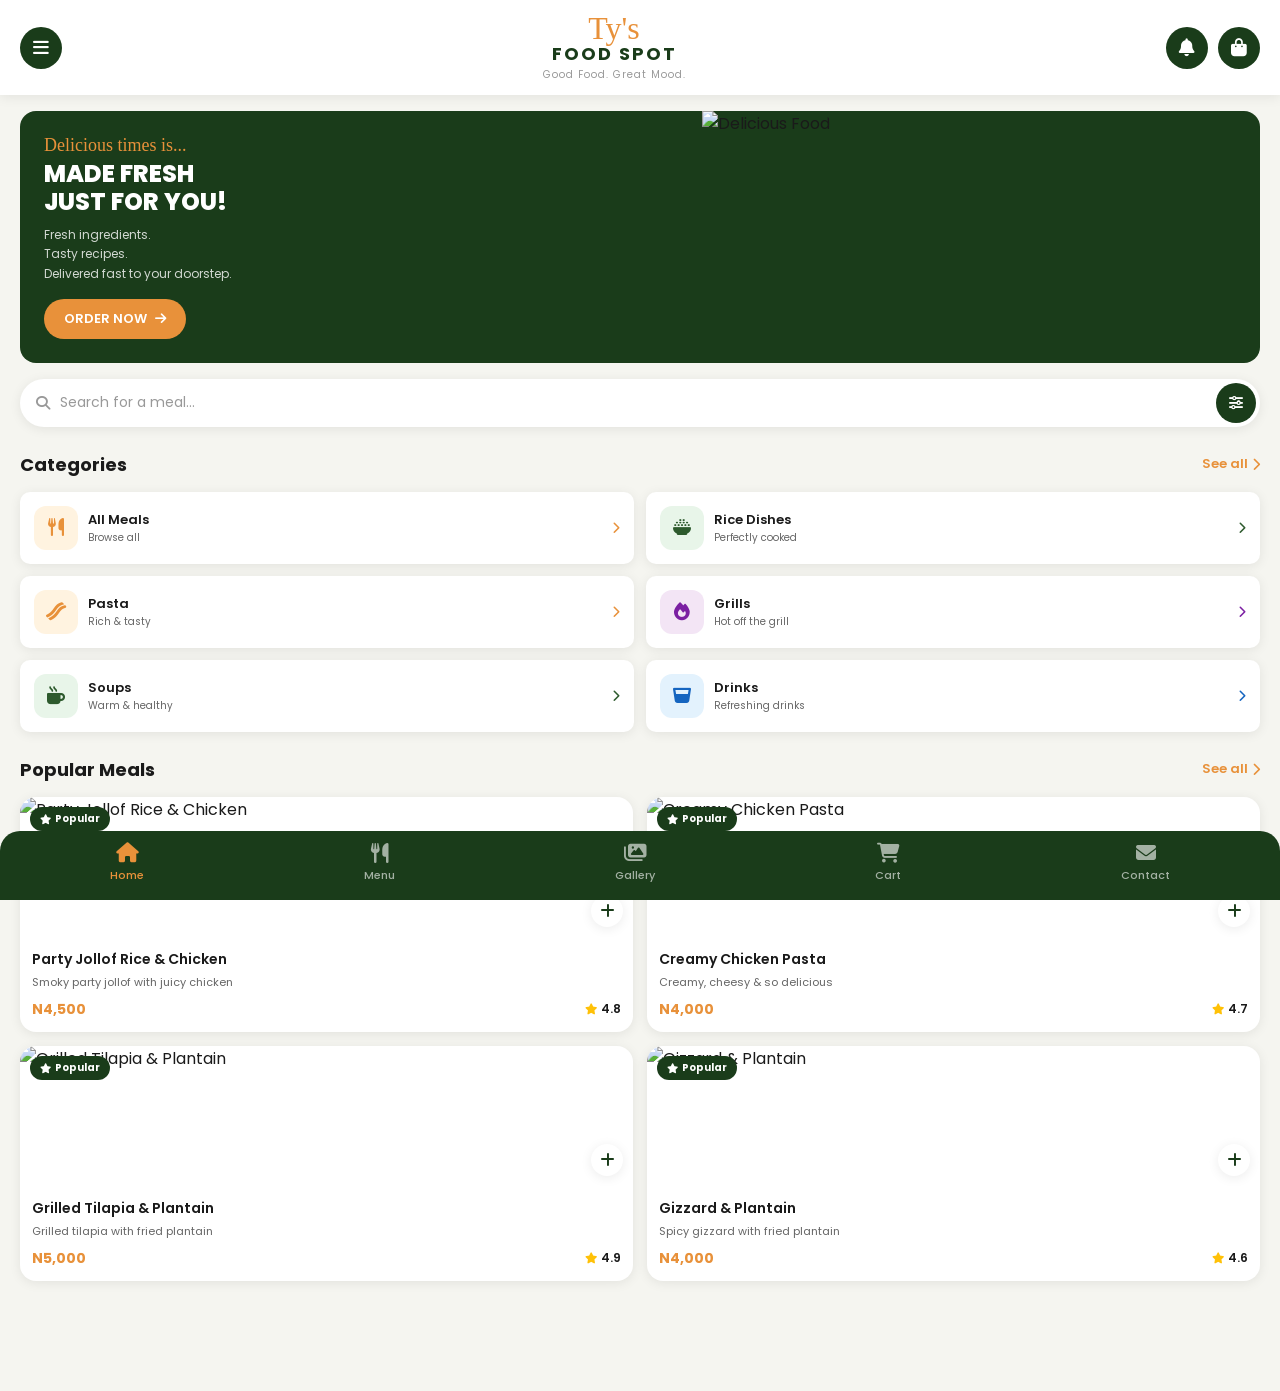
==== index.html @ d15c2970 "Add files via upload" ====
<!DOCTYPE html>
<html lang="en">
<head>
  <meta charset="UTF-8">
  <meta name="viewport" content="width=device-width, initial-scale=1.0">
  <title>Ty's Food Spot - Home</title>
  <link rel="stylesheet" href="style.css">
  <link rel="stylesheet" href="home.css">
  <link rel="stylesheet" href="https://cdnjs.cloudflare.com/ajax/libs/font-awesome/6.5.1/css/all.min.css">
</head>
<body>
  <header class="main-header">
    <button class="menu-btn" onclick="toggleSideMenu()"><i class="fas fa-bars"></i></button>
    <div class="logo">
      <div class="logo-text">Ty's</div>
      <div class="logo-sub">FOOD SPOT</div>
      <div class="logo-tagline">Good Food. Great Mood.</div>
    </div>
    <div class="header-actions">
      <button class="icon-btn"><i class="fas fa-bell"></i></button>
      <button class="icon-btn" onclick="location.href='cart.html'">
        <i class="fas fa-shopping-bag"></i>
        <span class="badge cart-badge" style="display:none">0</span>
      </button>
    </div>
  </header>

  <div class="side-menu" id="sideMenu">
    <div class="side-menu-overlay" onclick="toggleSideMenu()"></div>
    <div class="side-menu-panel">
      <div class="side-menu-header">
        <div class="logo-text" style="font-size:28px">Ty's</div>
        <div class="logo-sub" style="font-size:14px">FOOD SPOT</div>
        <button class="close-menu" onclick="toggleSideMenu()"><i class="fas fa-times"></i></button>
      </div>
      <nav class="side-nav">
        <a href="index.html" class="side-nav-item active"><i class="fas fa-home"></i> Home</a>
        <a href="menu.html" class="side-nav-item"><i class="fas fa-utensils"></i> Menu</a>
        <a href="gallery.html" class="side-nav-item"><i class="fas fa-images"></i> Gallery</a>
        <a href="cart.html" class="side-nav-item"><i class="fas fa-shopping-cart"></i> Cart</a>
        <a href="contact.html" class="side-nav-item"><i class="fas fa-envelope"></i> Contact Us</a>
        <a href="admin.html" class="side-nav-item"><i class="fas fa-cog"></i> Admin Panel</a>
      </nav>
    </div>
  </div>

  <section class="hero">
    <div class="hero-content">
      <p class="hero-subtitle">Delicious times is...</p>
      <h1 class="hero-title">MADE FRESH<br>JUST FOR YOU!</h1>
      <p class="hero-text">Fresh ingredients.<br>Tasty recipes.<br>Delivered fast to your doorstep.</p>
      <a href="menu.html" class="hero-btn">ORDER NOW <i class="fas fa-arrow-right"></i></a>
    </div>
    <div class="hero-img">
      <img src="https://images.unsplash.com/photo-1604329760661-e71dc83f8f26?w=500" alt="Delicious Food">
    </div>
  </section>

  <div class="search-bar">
    <i class="fas fa-search search-icon"></i>
    <input type="text" id="searchInput" placeholder="Search for a meal..." onkeyup="searchMeals()">
    <button class="filter-btn"><i class="fas fa-sliders-h"></i></button>
  </div>

  <div class="section-header">
    <h2 class="section-title">Categories</h2>
    <a href="menu.html" class="see-all">See all <i class="fas fa-chevron-right"></i></a>
  </div>
  <div class="categories-grid">
    <a href="menu.html?cat=all" class="cat-card">
      <div class="cat-icon" style="background:#fff3e0"><i class="fas fa-utensils" style="color:#e8913a"></i></div>
      <div class="cat-info"><h3>All Meals</h3><p>Browse all</p></div>
      <i class="fas fa-chevron-right cat-arrow" style="color:#e8913a"></i>
    </a>
    <a href="menu.html?cat=rice" class="cat-card">
      <div class="cat-icon" style="background:#e8f5e9"><i class="fas fa-bowl-rice" style="color:#2d5a2d"></i></div>
      <div class="cat-info"><h3>Rice Dishes</h3><p>Perfectly cooked</p></div>
      <i class="fas fa-chevron-right cat-arrow" style="color:#2d5a2d"></i>
    </a>
    <a href="menu.html?cat=pasta" class="cat-card">
      <div class="cat-icon" style="background:#fff3e0"><i class="fas fa-bacon" style="color:#e8913a"></i></div>
      <div class="cat-info"><h3>Pasta</h3><p>Rich & tasty</p></div>
      <i class="fas fa-chevron-right cat-arrow" style="color:#e8913a"></i>
    </a>
    <a href="menu.html?cat=grills" class="cat-card">
      <div class="cat-icon" style="background:#f3e5f5"><i class="fas fa-fire" style="color:#7b1fa2"></i></div>
      <div class="cat-info"><h3>Grills</h3><p>Hot off the grill</p></div>
      <i class="fas fa-chevron-right cat-arrow" style="color:#7b1fa2"></i>
    </a>
    <a href="menu.html?cat=soups" class="cat-card">
      <div class="cat-icon" style="background:#e8f5e9"><i class="fas fa-mug-hot" style="color:#2d5a2d"></i></div>
      <div class="cat-info"><h3>Soups</h3><p>Warm & healthy</p></div>
      <i class="fas fa-chevron-right cat-arrow" style="color:#2d5a2d"></i>
    </a>
    <a href="menu.html?cat=drinks" class="cat-card">
      <div class="cat-icon" style="background:#e3f2fd"><i class="fas fa-glass-whiskey" style="color:#1565c0"></i></div>
      <div class="cat-info"><h3>Drinks</h3><p>Refreshing drinks</p></div>
      <i class="fas fa-chevron-right cat-arrow" style="color:#1565c0"></i>
    </a>
  </div>

  <div class="section-header">
    <h2 class="section-title">Popular Meals</h2>
    <a href="menu.html" class="see-all">See all <i class="fas fa-chevron-right"></i></a>
  </div>
  <div class="meals-grid" id="popularMeals"></div>

  <nav class="bottom-nav">
    <a href="index.html" class="nav-item active"><i class="fas fa-home"></i>Home</a>
    <a href="menu.html" class="nav-item"><i class="fas fa-utensils"></i>Menu</a>
    <a href="gallery.html" class="nav-item"><i class="fas fa-images"></i>Gallery</a>
    <a href="cart.html" class="nav-item"><i class="fas fa-shopping-cart"></i>Cart</a>
    <a href="contact.html" class="nav-item"><i class="fas fa-envelope"></i>Contact</a>
  </nav>

  <script src="main.js"></script>
  <script src="home.js"></script>
</body>
</html>
---- style.css ----
/* ========== GLOBAL STYLES ========== */
@import url('https://fonts.googleapis.com/css2?family=Poppins:wght@300;400;500;600;700;800&display=swap');

:root {
  --primary: #1a3c1a;
  --primary-light: #2d5a2d;
  --accent: #e8913a;
  --accent-hover: #d4802f;
  --bg: #f5f5f0;
  --white: #ffffff;
  --text: #1a1a1a;
  --text-light: #666666;
  --text-muted: #999999;
  --border: #e0e0e0;
  --shadow: 0 2px 12px rgba(0,0,0,0.08);
  --shadow-lg: 0 8px 30px rgba(0,0,0,0.12);
  --radius: 16px;
  --radius-sm: 10px;
  --transition: all 0.3s ease;
}

* { margin: 0; padding: 0; box-sizing: border-box; }

body {
  font-family: 'Poppins', sans-serif;
  background: var(--bg);
  color: var(--text);
  min-height: 100vh;
  padding-bottom: 90px;
}

a { text-decoration: none; color: inherit; }

/* ========== HEADER ========== */
.main-header {
  background: var(--white);
  padding: 12px 20px;
  display: flex;
  align-items: center;
  justify-content: space-between;
  position: sticky;
  top: 0;
  z-index: 100;
  box-shadow: var(--shadow);
}
.menu-btn {
  width: 42px; height: 42px;
  border-radius: 50%;
  background: var(--primary);
  color: var(--white);
  border: none;
  display: flex;
  align-items: center;
  justify-content: center;
  cursor: pointer;
  font-size: 18px;
  transition: var(--transition);
}
.menu-btn:hover { background: var(--primary-light); transform: scale(1.05); }
.logo { text-align: center; }
.logo-text {
  font-family: 'Brush Script MT', cursive;
  font-size: 32px;
  color: var(--accent);
  line-height: 1;
}
.logo-sub {
  font-size: 18px;
  font-weight: 700;
  color: var(--primary);
  letter-spacing: 2px;
  margin-top: -4px;
}
.logo-tagline {
  font-size: 10px;
  color: var(--text-muted);
  letter-spacing: 1px;
}
.header-actions {
  display: flex;
  gap: 10px;
  align-items: center;
}
.icon-btn {
  width: 42px; height: 42px;
  border-radius: 50%;
  background: var(--primary);
  color: var(--white);
  border: none;
  display: flex;
  align-items: center;
  justify-content: center;
  cursor: pointer;
  font-size: 18px;
  position: relative;
  transition: var(--transition);
}
.icon-btn:hover { background: var(--primary-light); transform: scale(1.05); }
.badge {
  position: absolute;
  top: -2px; right: -2px;
  background: var(--accent);
  color: var(--white);
  font-size: 10px;
  font-weight: 700;
  width: 18px; height: 18px;
  border-radius: 50%;
  display: flex;
  align-items: center;
  justify-content: center;
}

/* ========== BOTTOM NAV ========== */
.bottom-nav {
  position: fixed;
  bottom: 0; left: 0; right: 0;
  background: var(--primary);
  display: flex;
  justify-content: space-around;
  padding: 8px 0 12px;
  z-index: 100;
  border-radius: 20px 20px 0 0;
}
.nav-item {
  display: flex;
  flex-direction: column;
  align-items: center;
  gap: 4px;
  color: rgba(255,255,255,0.6);
  font-size: 11px;
  font-weight: 500;
  padding: 4px 12px;
  border-radius: 12px;
  transition: var(--transition);
  cursor: pointer;
}
.nav-item i { font-size: 20px; }
.nav-item.active { color: var(--accent); }
.nav-item:hover { color: var(--accent); }

/* ========== SECTION TITLES ========== */
.section-header {
  display: flex;
  justify-content: space-between;
  align-items: center;
  padding: 0 20px;
  margin: 24px 0 14px;
}
.section-title {
  font-size: 18px;
  font-weight: 700;
  color: var(--text);
}
.see-all {
  font-size: 13px;
  color: var(--accent);
  font-weight: 600;
  display: flex;
  align-items: center;
  gap: 4px;
  cursor: pointer;
}
.see-all:hover { text-decoration: underline; }

/* ========== MEAL CARD ========== */
.meal-card {
  background: var(--white);
  border-radius: var(--radius);
  overflow: hidden;
  box-shadow: var(--shadow);
  transition: var(--transition);
  position: relative;
}
.meal-card:hover { transform: translateY(-4px); box-shadow: var(--shadow-lg); }
.meal-img-wrap {
  position: relative;
  height: 140px;
  overflow: hidden;
}
.meal-img-wrap img {
  width: 100%; height: 100%;
  object-fit: cover;
  transition: var(--transition);
}
.meal-card:hover .meal-img-wrap img { transform: scale(1.05); }
.meal-badge {
  position: absolute;
  top: 10px; left: 10px;
  background: var(--primary);
  color: var(--white);
  font-size: 10px;
  font-weight: 700;
  padding: 4px 10px;
  border-radius: 20px;
  display: flex;
  align-items: center;
  gap: 4px;
}
.add-btn {
  position: absolute;
  bottom: 10px; right: 10px;
  width: 32px; height: 32px;
  border-radius: 50%;
  background: var(--white);
  color: var(--primary);
  border: none;
  display: flex;
  align-items: center;
  justify-content: center;
  cursor: pointer;
  font-size: 16px;
  box-shadow: var(--shadow);
  transition: var(--transition);
}
.add-btn:hover { background: var(--accent); color: var(--white); transform: scale(1.1); }
.meal-info { padding: 12px; }
.meal-name {
  font-size: 14px;
  font-weight: 600;
  color: var(--text);
  margin-bottom: 4px;
  white-space: nowrap;
  overflow: hidden;
  text-overflow: ellipsis;
}
.meal-desc {
  font-size: 11px;
  color: var(--text-light);
  margin-bottom: 8px;
  white-space: nowrap;
  overflow: hidden;
  text-overflow: ellipsis;
}
.meal-footer {
  display: flex;
  justify-content: space-between;
  align-items: center;
}
.meal-price {
  font-size: 14px;
  font-weight: 700;
  color: var(--accent);
}
.meal-rating {
  display: flex;
  align-items: center;
  gap: 4px;
  font-size: 12px;
  font-weight: 600;
  color: var(--text);
}
.meal-rating i { color: #ffc107; font-size: 11px; }

/* ========== TOAST ========== */
.toast {
  position: fixed;
  bottom: 100px;
  left: 50%;
  transform: translateX(-50%) translateY(100px);
  background: var(--primary);
  color: var(--white);
  padding: 12px 24px;
  border-radius: 30px;
  font-size: 14px;
  font-weight: 500;
  z-index: 200;
  opacity: 0;
  transition: all 0.4s ease;
  box-shadow: var(--shadow-lg);
}
.toast.show {
  transform: translateX(-50%) translateY(0);
  opacity: 1;
}

/* ========== RESPONSIVE ========== */
@media (min-width: 768px) {
  body { max-width: 100%; margin: 0; }
  .bottom-nav { max-width: 100%; left: 0; transform: none; }
}
---- home.css ----
/* ========== HERO ========== */
.hero {
  margin: 16px 20px;
  background: var(--primary);
  border-radius: var(--radius);
  display: flex;
  overflow: hidden;
  position: relative;
  min-height: 200px;
}
.hero-content {
  padding: 24px;
  flex: 1;
  display: flex;
  flex-direction: column;
  justify-content: center;
  z-index: 2;
}
.hero-subtitle {
  font-family: 'Brush Script MT', cursive;
  font-size: 18px;
  color: var(--accent);
  margin-bottom: 4px;
}
.hero-title {
  font-size: 24px;
  font-weight: 800;
  color: var(--white);
  line-height: 1.15;
  margin-bottom: 10px;
}
.hero-text {
  font-size: 12px;
  color: rgba(255,255,255,0.8);
  line-height: 1.6;
  margin-bottom: 16px;
}
.hero-btn {
  display: inline-flex;
  align-items: center;
  gap: 8px;
  background: var(--accent);
  color: var(--white);
  padding: 10px 20px;
  border-radius: 30px;
  font-size: 13px;
  font-weight: 600;
  width: fit-content;
  transition: var(--transition);
}
.hero-btn:hover { background: var(--accent-hover); transform: translateX(4px); }
.hero-img {
  width: 45%;
  position: relative;
}
.hero-img img {
  width: 100%; height: 100%;
  object-fit: cover;
  border-radius: 0 var(--radius) var(--radius) 0;
}
.hero-dots {
  display: flex;
  justify-content: center;
  gap: 6px;
  margin-top: 12px;
}
.dot {
  width: 8px; height: 8px;
  border-radius: 50%;
  background: var(--border);
  cursor: pointer;
}
.dot.active { background: var(--primary); }

/* ========== SEARCH ========== */
.search-bar {
  margin: 16px 20px;
  display: flex;
  align-items: center;
  background: var(--white);
  border-radius: 30px;
  padding: 4px 4px 4px 16px;
  box-shadow: var(--shadow);
}
.search-icon {
  color: var(--text-muted);
  font-size: 14px;
  margin-right: 10px;
}
.search-bar input {
  flex: 1;
  border: none;
  outline: none;
  font-family: 'Poppins', sans-serif;
  font-size: 14px;
  color: var(--text);
  background: transparent;
}
.search-bar input::placeholder { color: var(--text-muted); }
.filter-btn {
  width: 40px; height: 40px;
  border-radius: 50%;
  background: var(--primary);
  color: var(--white);
  border: none;
  display: flex;
  align-items: center;
  justify-content: center;
  cursor: pointer;
  font-size: 14px;
  transition: var(--transition);
}
.filter-btn:hover { background: var(--primary-light); }

/* ========== CATEGORIES ========== */
.categories-grid {
  display: grid;
  grid-template-columns: 1fr 1fr;
  gap: 12px;
  padding: 0 20px;
}
.cat-card {
  background: var(--white);
  border-radius: var(--radius-sm);
  padding: 14px;
  display: flex;
  align-items: center;
  gap: 10px;
  box-shadow: var(--shadow);
  transition: var(--transition);
}
.cat-card:hover { transform: translateY(-2px); box-shadow: var(--shadow-lg); }
.cat-icon {
  width: 44px; height: 44px;
  border-radius: 12px;
  display: flex;
  align-items: center;
  justify-content: center;
  font-size: 18px;
  flex-shrink: 0;
}
.cat-info { flex: 1; }
.cat-info h3 { font-size: 13px; font-weight: 600; color: var(--text); }
.cat-info p { font-size: 10px; color: var(--text-light); }
.cat-arrow { font-size: 12px; }

/* ========== MEALS GRID ========== */
.meals-grid {
  display: grid;
  grid-template-columns: 1fr 1fr;
  gap: 14px;
  padding: 0 20px 20px;
}

/* ========== SIDE MENU ========== */
.side-menu {
  position: fixed;
  top: 0; left: 0; right: 0; bottom: 0;
  z-index: 300;
  visibility: hidden;
  opacity: 0;
  transition: all 0.3s ease;
}
.side-menu.open { visibility: visible; opacity: 1; }
.side-menu-overlay {
  position: absolute;
  inset: 0;
  background: rgba(0,0,0,0.5);
}
.side-menu-panel {
  position: absolute;
  left: 0; top: 0; bottom: 0;
  width: 280px;
  background: var(--white);
  transform: translateX(-100%);
  transition: transform 0.3s ease;
  border-radius: 0 20px 20px 0;
  overflow-y: auto;
}
.side-menu.open .side-menu-panel { transform: translateX(0); }
.side-menu-header {
  padding: 24px 20px;
  background: var(--primary);
  color: var(--white);
  position: relative;
}
.close-menu {
  position: absolute;
  top: 16px; right: 16px;
  width: 32px; height: 32px;
  border-radius: 50%;
  background: rgba(255,255,255,0.2);
  color: var(--white);
  border: none;
  display: flex;
  align-items: center;
  justify-content: center;
  cursor: pointer;
}
.side-nav { padding: 16px; }
.side-nav-item {
  display: flex;
  align-items: center;
  gap: 14px;
  padding: 14px 16px;
  border-radius: 12px;
  font-size: 15px;
  font-weight: 500;
  color: var(--text);
  transition: var(--transition);
  margin-bottom: 4px;
}
.side-nav-item i {
  width: 24px;
  text-align: center;
  color: var(--accent);
}
.side-nav-item:hover,
.side-nav-item.active { background: var(--bg); color: var(--primary); }
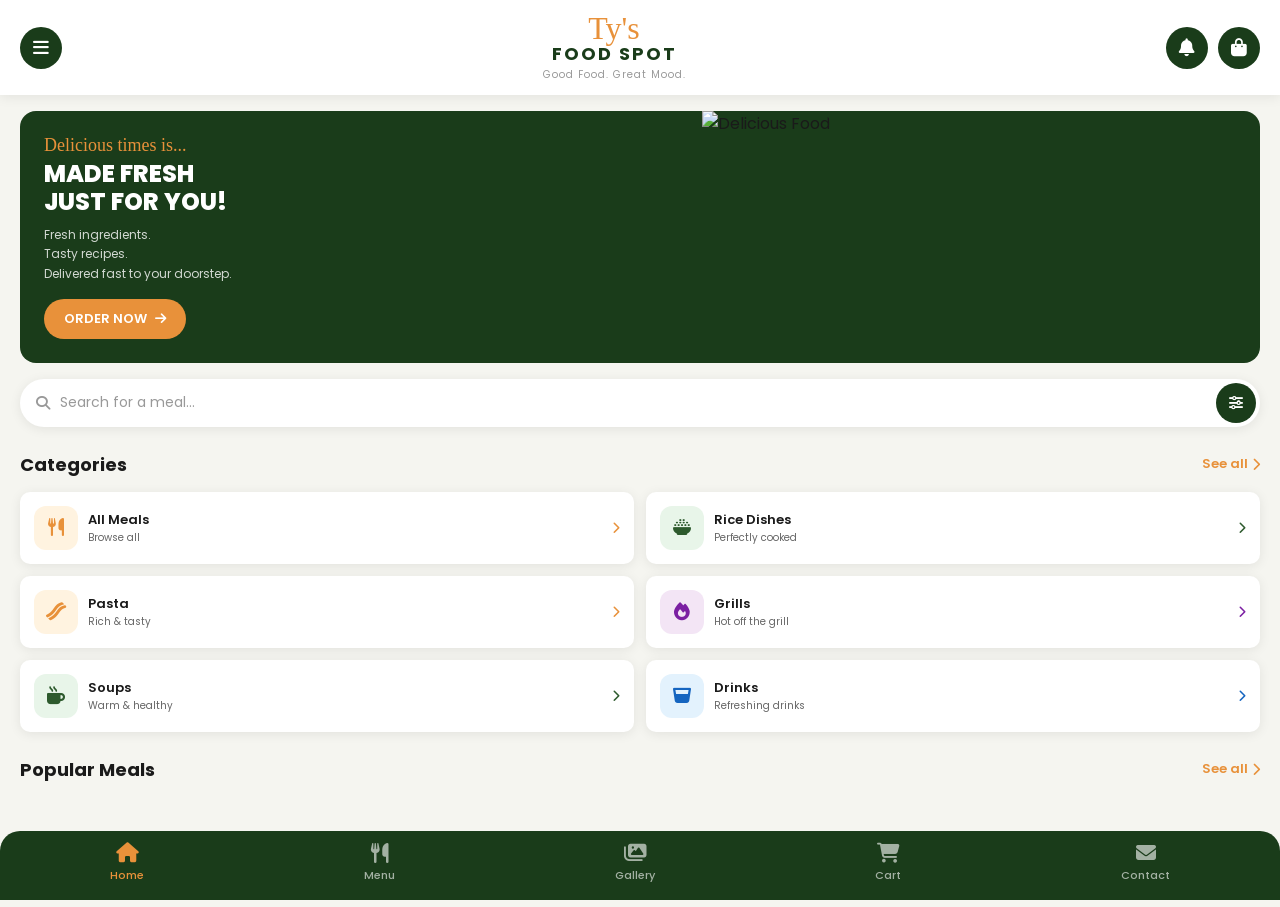
==== commit dbcf0976: "Add files via upload" ====
--- a/index.html
+++ b/index.html
@@ -113,7 +113,7 @@
     <a href="contact.html" class="nav-item"><i class="fas fa-envelope"></i>Contact</a>
   </nav>
 
-  <script src="main.js"></script>
-  <script src="home.js"></script>
+  <script type="module" src="main.js"></script>
+  <script type="module" src="home.js"></script>
 </body>
 </html>
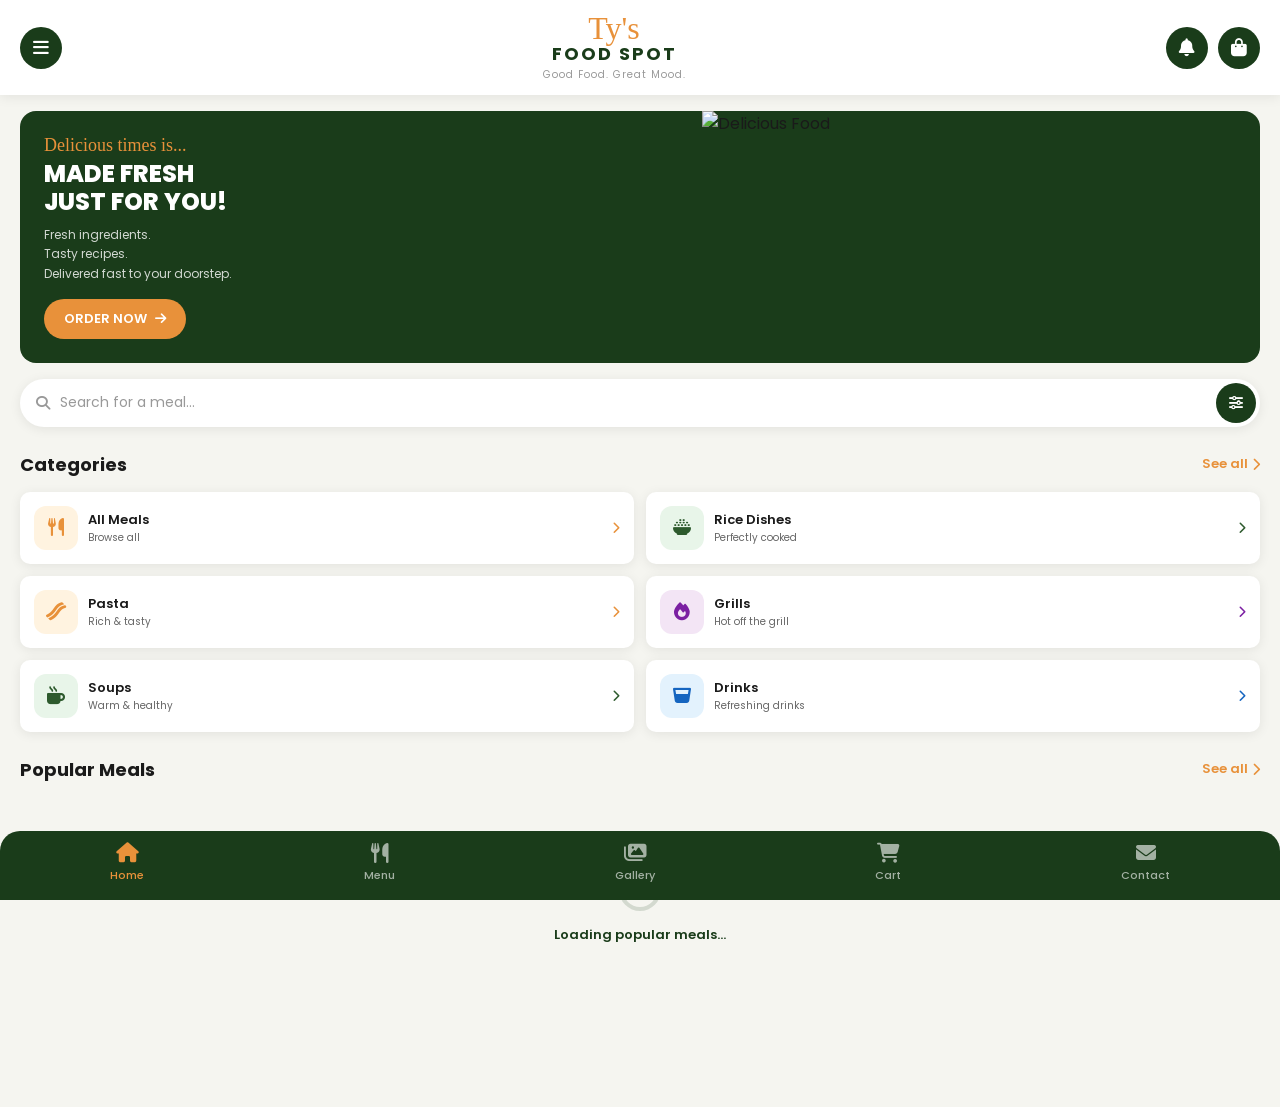
==== commit 479cb294: "Add files via upload" ====
--- a/index.html
+++ b/index.html
@@ -4,9 +4,9 @@
   <meta charset="UTF-8">
   <meta name="viewport" content="width=device-width, initial-scale=1.0">
   <title>Ty's Food Spot - Home</title>
-  <link rel="stylesheet" href="style.css">
-  <link rel="stylesheet" href="home.css">
-  <link rel="stylesheet" href="https://cdnjs.cloudflare.com/ajax/libs/font-awesome/6.5.1/css/all.min.css">
+  <link rel="stylesheet" href="style.css?v=20260831">
+  <link rel="stylesheet" href="home.css?v=20260831">
+  <link rel="stylesheet" href="https://cdnjs.cloudflare.com/ajax/libs/font-awesome/6.5.1/css/all.min.css?v=20260831">
 </head>
 <body>
   <header class="main-header">
@@ -103,7 +103,13 @@
     <h2 class="section-title">Popular Meals</h2>
     <a href="menu.html" class="see-all">See all <i class="fas fa-chevron-right"></i></a>
   </div>
-  <div class="meals-grid" id="popularMeals"></div>
+  <div class="popular-meals-wrap">
+    <div class="section-loader" id="popularMealsLoader" role="status" aria-live="polite">
+      <div class="loader-spinner"></div>
+      <p>Loading popular meals...</p>
+    </div>
+    <div class="meals-grid" id="popularMeals"></div>
+  </div>
 
   <nav class="bottom-nav">
     <a href="index.html" class="nav-item active"><i class="fas fa-home"></i>Home</a>
@@ -113,7 +119,7 @@
     <a href="contact.html" class="nav-item"><i class="fas fa-envelope"></i>Contact</a>
   </nav>
 
-  <script type="module" src="main.js"></script>
-  <script type="module" src="home.js"></script>
+  <script type="module" src="main.js?v=20260831"></script>
+  <script type="module" src="home.js?v=20260831"></script>
 </body>
 </html>
--- a/style.css
+++ b/style.css
@@ -29,6 +29,67 @@
   padding-bottom: 90px;
 }
 
+body.is-loading { overflow: hidden; }
+.page-loader {
+  position: fixed;
+  inset: 0;
+  z-index: 2000;
+  display: grid;
+  place-items: center;
+  background: var(--bg);
+  opacity: 1;
+  visibility: visible;
+  transition: opacity 0.25s ease, visibility 0.25s ease;
+}
+.page-loader.is-hidden {
+  opacity: 0;
+  visibility: hidden;
+  pointer-events: none;
+}
+.loader-content { text-align: center; }
+.loader-spinner {
+  width: 42px;
+  height: 42px;
+  margin: 0 auto 12px;
+  border: 4px solid rgba(26, 60, 26, 0.15);
+  border-top-color: var(--accent);
+  border-radius: 50%;
+  animation: pageSpin 0.8s linear infinite;
+}
+.loader-content p {
+  color: var(--primary);
+  font-size: 13px;
+  font-weight: 600;
+}
+.popular-meals-wrap {
+  position: relative;
+  min-height: 220px;
+}
+.section-loader {
+  position: absolute;
+  inset: 0;
+  z-index: 2;
+  display: grid;
+  place-content: center;
+  justify-items: center;
+  gap: 2px;
+  background: var(--bg);
+  opacity: 1;
+  visibility: visible;
+  transition: opacity 0.25s ease, visibility 0.25s ease;
+}
+.section-loader.is-hidden {
+  opacity: 0;
+  visibility: hidden;
+  pointer-events: none;
+}
+.section-loader p {
+  color: var(--primary);
+  font-size: 13px;
+  font-weight: 600;
+}
+@keyframes pageSpin { to { transform: rotate(360deg); } }
+
 a { text-decoration: none; color: inherit; }
 
 /* ========== HEADER ========== */
